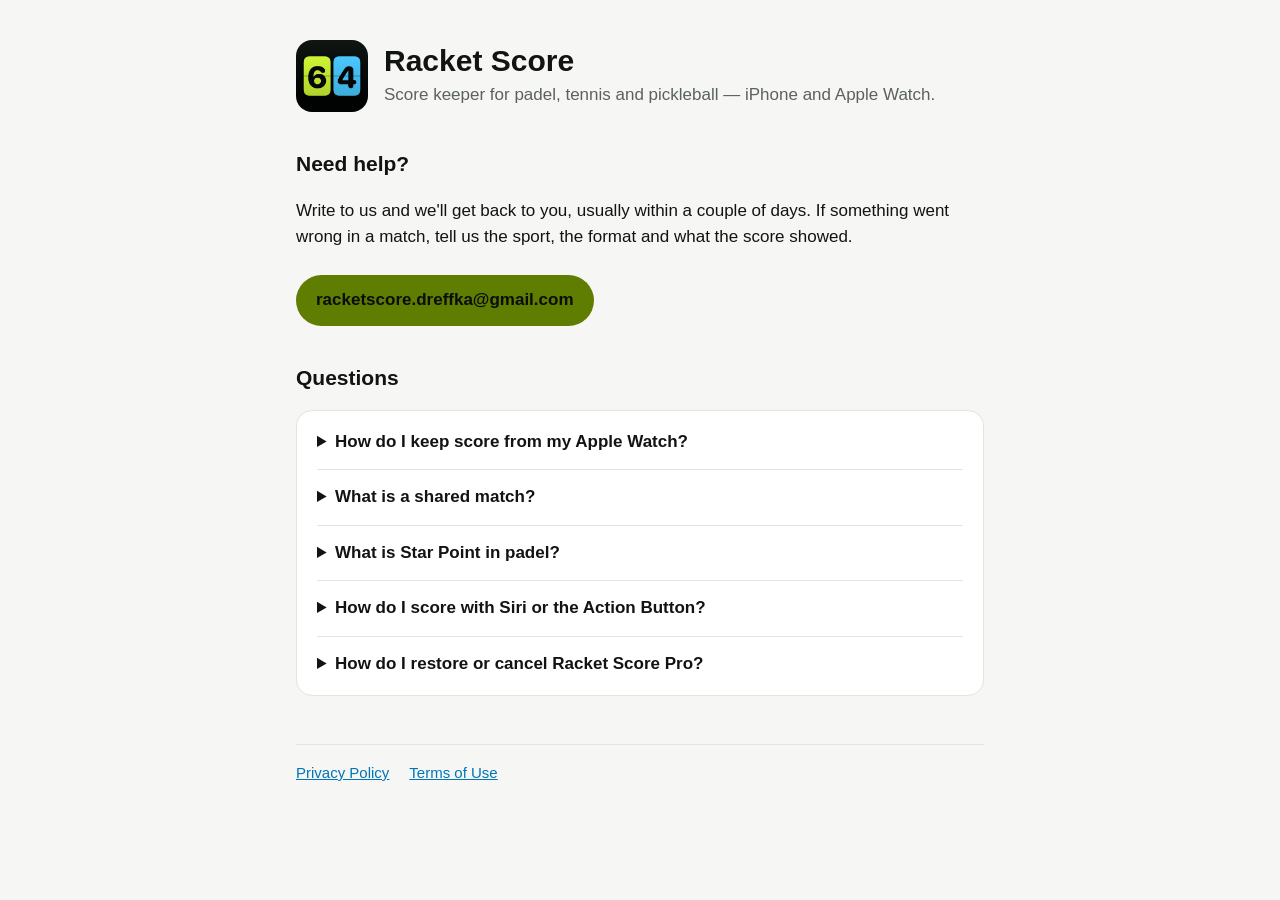
==== index.html @ 74bd675b "Support and privacy pages for Racket Score Co-Authored-By: Claude Opus 5.5 <noreply@anthropic.com>" ====
<!doctype html>
<html lang="en">
<head>
<meta charset="utf-8">
<meta name="viewport" content="width=device-width, initial-scale=1">
<title>Racket Score — Support</title>
<meta name="description" content="Support for Racket Score, the score keeper for padel, tennis and pickleball on iPhone and Apple Watch.">
<link rel="icon" href="icon.png">
<link rel="stylesheet" href="style.css">
</head>
<body>
<main>
  <header>
    <img src="icon.png" alt="Racket Score app icon">
    <div>
      <h1>Racket Score</h1>
      <p>Score keeper for padel, tennis and pickleball — iPhone and Apple Watch.</p>
    </div>
  </header>

  <h2>Need help?</h2>
  <p>Write to us and we'll get back to you, usually within a couple of days. If something went wrong in a match, tell us the sport, the format and what the score showed.</p>
  <a class="contact" href="mailto:racketscore.dreffka@gmail.com?subject=Racket%20Score">racketscore.dreffka@gmail.com</a>

  <h2>Questions</h2>
  <div class="card">
    <details>
      <summary>How do I keep score from my Apple Watch?</summary>
      <p>Open Racket Score on the watch. If a match is running on your iPhone, the watch shows it and every tap scores it on the phone. Otherwise pick the format from your iPhone or one of the standard formats to start a match on the watch.</p>
    </details>
    <details>
      <summary>What is a shared match?</summary>
      <p>A match that stays in sync on several phones over the internet. One player starts it (Racket Score Pro) and the others join with the 6-letter code or the shared link — joining is free. You can let anyone score, or pick one scorekeeper.</p>
    </details>
    <details>
      <summary>What is Star Point in padel?</summary>
      <p>The deciding-point rule introduced by FIP: at the third deuce of a game the next point wins it. Racket Score also supports classic advantage and golden point.</p>
    </details>
    <details>
      <summary>How do I score with Siri or the Action Button?</summary>
      <p>With Racket Score Pro, say “Point for team A in Racket Score”, or assign the “Point Team A” shortcut to the Action Button in Settings → Action Button → Shortcut.</p>
    </details>
    <details>
      <summary>How do I restore or cancel Racket Score Pro?</summary>
      <p>Restore: Settings (gear on the home screen) → Restore purchases. Cancel a subscription: iPhone Settings → your name → Subscriptions → Racket Score.</p>
    </details>
  </div>

  <nav>
    <a href="privacy.html">Privacy Policy</a>
    <a href="https://www.apple.com/legal/internet-services/itunes/dev/stdeula/">Terms of Use</a>
  </nav>
</main>
</body>
</html>
---- style.css ----
:root {
  --bg: #0b0d0c;
  --panel: #161a18;
  --text: #f2f4f1;
  --muted: #9ba39d;
  --lime: #ccf538;
  --cyan: #4dc7ff;
  --line: #262b28;
}
@media (prefers-color-scheme: light) {
  :root { --bg: #f6f7f4; --panel: #ffffff; --text: #111412; --muted: #5b625d; --lime: #5f7d00; --cyan: #0075b8; --line: #e1e4df; }
}
* { box-sizing: border-box; }
body {
  margin: 0; background: var(--bg); color: var(--text);
  font: 17px/1.55 -apple-system, BlinkMacSystemFont, "SF Pro Text", "Segoe UI", Roboto, sans-serif;
}
main { max-width: 720px; margin: 0 auto; padding: 40px 16px 64px; }
header { display: flex; align-items: center; gap: 16px; margin-bottom: 32px; }
header img { width: 72px; height: 72px; border-radius: 16px; }
header h1 { margin: 0; font-size: 30px; line-height: 1.15; }
header p { margin: 4px 0 0; color: var(--muted); }
h2 { margin: 36px 0 8px; font-size: 21px; }
p, li { color: var(--text); }
.muted { color: var(--muted); }
a { color: var(--cyan); }
.card { background: var(--panel); border: 1px solid var(--line); border-radius: 16px; padding: 4px 20px; margin: 16px 0; }
.card details { border-bottom: 1px solid var(--line); padding: 14px 0; }
.card details:last-child { border-bottom: 0; }
summary { cursor: pointer; font-weight: 600; }
.contact { display: inline-block; margin-top: 8px; padding: 12px 20px; border-radius: 999px; background: var(--lime); color: #0b0d0c; font-weight: 600; text-decoration: none; }
nav { margin-top: 48px; padding-top: 16px; border-top: 1px solid var(--line); display: flex; gap: 20px; font-size: 15px; }
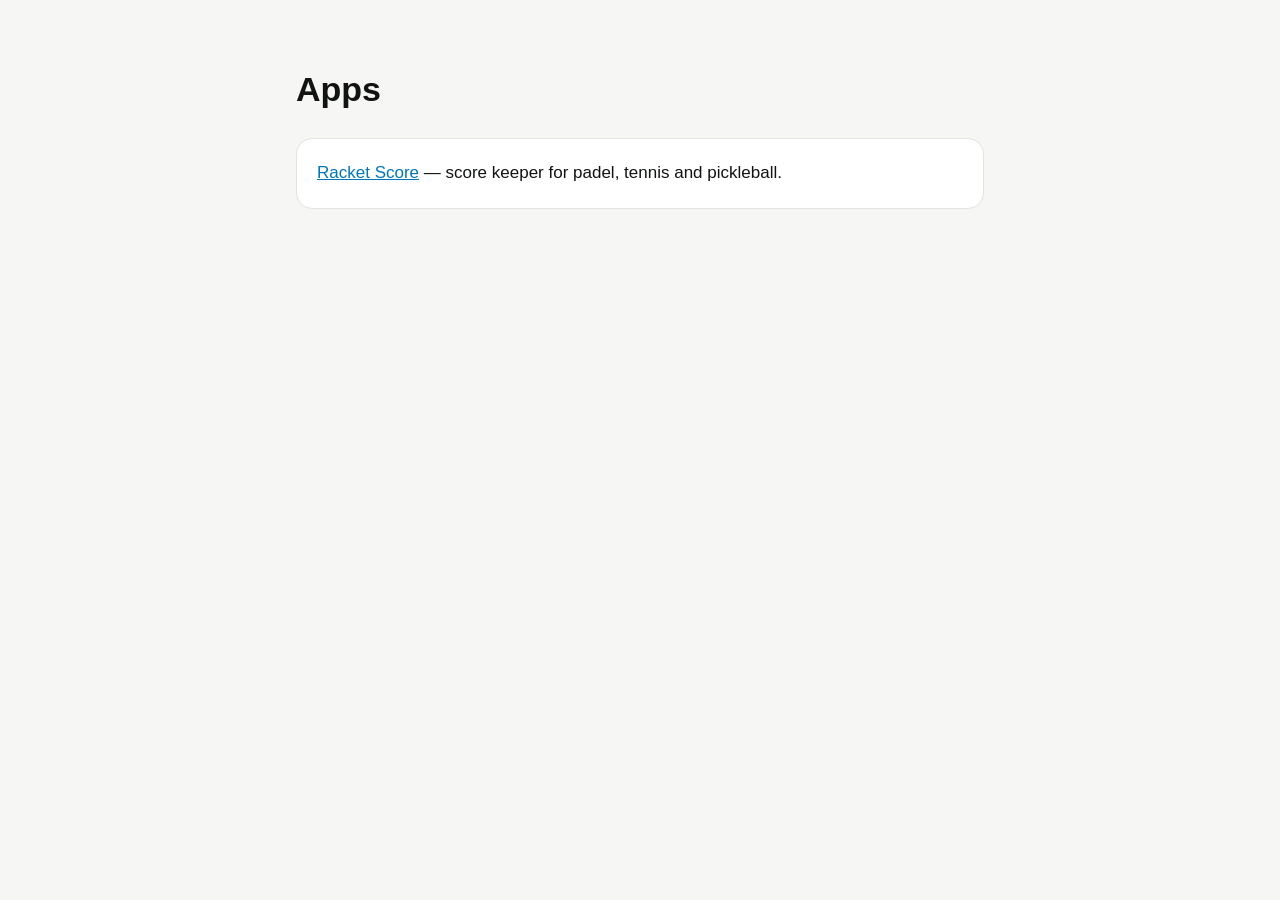
==== commit 4949a8ea: "Move Racket Score pages under /racketscore and add an apps index Co-Authored-By: Claude Opus 5.5 <no" ====
--- a/index.html
+++ b/index.html
@@ -3,53 +3,15 @@
 <head>
 <meta charset="utf-8">
 <meta name="viewport" content="width=device-width, initial-scale=1">
-<title>Racket Score — Support</title>
-<meta name="description" content="Support for Racket Score, the score keeper for padel, tennis and pickleball on iPhone and Apple Watch.">
-<link rel="icon" href="icon.png">
-<link rel="stylesheet" href="style.css">
+<title>Dreffka Apps</title>
+<link rel="stylesheet" href="racketscore/style.css">
 </head>
 <body>
 <main>
-  <header>
-    <img src="icon.png" alt="Racket Score app icon">
-    <div>
-      <h1>Racket Score</h1>
-      <p>Score keeper for padel, tennis and pickleball — iPhone and Apple Watch.</p>
-    </div>
-  </header>
-
-  <h2>Need help?</h2>
-  <p>Write to us and we'll get back to you, usually within a couple of days. If something went wrong in a match, tell us the sport, the format and what the score showed.</p>
-  <a class="contact" href="mailto:racketscore.dreffka@gmail.com?subject=Racket%20Score">racketscore.dreffka@gmail.com</a>
-
-  <h2>Questions</h2>
+  <h1>Apps</h1>
   <div class="card">
-    <details>
-      <summary>How do I keep score from my Apple Watch?</summary>
-      <p>Open Racket Score on the watch. If a match is running on your iPhone, the watch shows it and every tap scores it on the phone. Otherwise pick the format from your iPhone or one of the standard formats to start a match on the watch.</p>
-    </details>
-    <details>
-      <summary>What is a shared match?</summary>
-      <p>A match that stays in sync on several phones over the internet. One player starts it (Racket Score Pro) and the others join with the 6-letter code or the shared link — joining is free. You can let anyone score, or pick one scorekeeper.</p>
-    </details>
-    <details>
-      <summary>What is Star Point in padel?</summary>
-      <p>The deciding-point rule introduced by FIP: at the third deuce of a game the next point wins it. Racket Score also supports classic advantage and golden point.</p>
-    </details>
-    <details>
-      <summary>How do I score with Siri or the Action Button?</summary>
-      <p>With Racket Score Pro, say “Point for team A in Racket Score”, or assign the “Point Team A” shortcut to the Action Button in Settings → Action Button → Shortcut.</p>
-    </details>
-    <details>
-      <summary>How do I restore or cancel Racket Score Pro?</summary>
-      <p>Restore: Settings (gear on the home screen) → Restore purchases. Cancel a subscription: iPhone Settings → your name → Subscriptions → Racket Score.</p>
-    </details>
+    <p><a href="racketscore/">Racket Score</a> — score keeper for padel, tennis and pickleball.</p>
   </div>
-
-  <nav>
-    <a href="privacy.html">Privacy Policy</a>
-    <a href="https://www.apple.com/legal/internet-services/itunes/dev/stdeula/">Terms of Use</a>
-  </nav>
 </main>
 </body>
 </html>
--- a/racketscore/style.css
+++ b/racketscore/style.css
@@ -0,0 +1,32 @@
+:root {
+  --bg: #0b0d0c;
+  --panel: #161a18;
+  --text: #f2f4f1;
+  --muted: #9ba39d;
+  --lime: #ccf538;
+  --cyan: #4dc7ff;
+  --line: #262b28;
+}
+@media (prefers-color-scheme: light) {
+  :root { --bg: #f6f7f4; --panel: #ffffff; --text: #111412; --muted: #5b625d; --lime: #5f7d00; --cyan: #0075b8; --line: #e1e4df; }
+}
+* { box-sizing: border-box; }
+body {
+  margin: 0; background: var(--bg); color: var(--text);
+  font: 17px/1.55 -apple-system, BlinkMacSystemFont, "SF Pro Text", "Segoe UI", Roboto, sans-serif;
+}
+main { max-width: 720px; margin: 0 auto; padding: 40px 16px 64px; }
+header { display: flex; align-items: center; gap: 16px; margin-bottom: 32px; }
+header img { width: 72px; height: 72px; border-radius: 16px; }
+header h1 { margin: 0; font-size: 30px; line-height: 1.15; }
+header p { margin: 4px 0 0; color: var(--muted); }
+h2 { margin: 36px 0 8px; font-size: 21px; }
+p, li { color: var(--text); }
+.muted { color: var(--muted); }
+a { color: var(--cyan); }
+.card { background: var(--panel); border: 1px solid var(--line); border-radius: 16px; padding: 4px 20px; margin: 16px 0; }
+.card details { border-bottom: 1px solid var(--line); padding: 14px 0; }
+.card details:last-child { border-bottom: 0; }
+summary { cursor: pointer; font-weight: 600; }
+.contact { display: inline-block; margin-top: 8px; padding: 12px 20px; border-radius: 999px; background: var(--lime); color: #0b0d0c; font-weight: 600; text-decoration: none; }
+nav { margin-top: 48px; padding-top: 16px; border-top: 1px solid var(--line); display: flex; gap: 20px; font-size: 15px; }
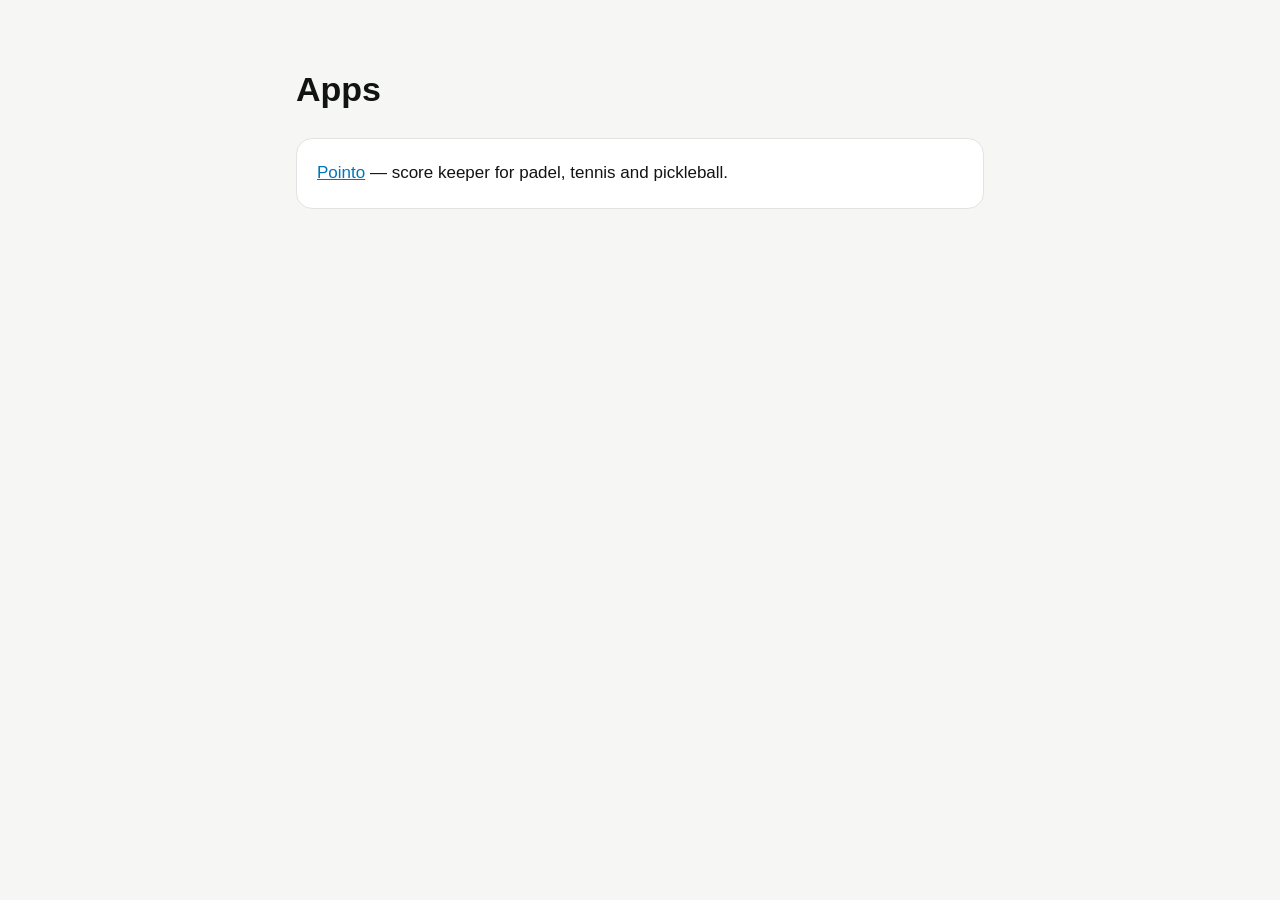
==== commit f4f30d4e: "Rename Racket Score to Pointo; move its pages to /pointo/ Co-Authored-By: Claude Opus 5.5 <noreply@a" ====
--- a/index.html
+++ b/index.html
@@ -4,13 +4,13 @@
 <meta charset="utf-8">
 <meta name="viewport" content="width=device-width, initial-scale=1">
 <title>Dreffka Apps</title>
-<link rel="stylesheet" href="racketscore/style.css">
+<link rel="stylesheet" href="pointo/style.css">
 </head>
 <body>
 <main>
   <h1>Apps</h1>
   <div class="card">
-    <p><a href="racketscore/">Racket Score</a> — score keeper for padel, tennis and pickleball.</p>
+    <p><a href="pointo/">Pointo</a> — score keeper for padel, tennis and pickleball.</p>
   </div>
 </main>
 </body>
--- a/pointo/style.css
+++ b/pointo/style.css
@@ -0,0 +1,32 @@
+:root {
+  --bg: #0b0d0c;
+  --panel: #161a18;
+  --text: #f2f4f1;
+  --muted: #9ba39d;
+  --lime: #ccf538;
+  --cyan: #4dc7ff;
+  --line: #262b28;
+}
+@media (prefers-color-scheme: light) {
+  :root { --bg: #f6f7f4; --panel: #ffffff; --text: #111412; --muted: #5b625d; --lime: #5f7d00; --cyan: #0075b8; --line: #e1e4df; }
+}
+* { box-sizing: border-box; }
+body {
+  margin: 0; background: var(--bg); color: var(--text);
+  font: 17px/1.55 -apple-system, BlinkMacSystemFont, "SF Pro Text", "Segoe UI", Roboto, sans-serif;
+}
+main { max-width: 720px; margin: 0 auto; padding: 40px 16px 64px; }
+header { display: flex; align-items: center; gap: 16px; margin-bottom: 32px; }
+header img { width: 72px; height: 72px; border-radius: 16px; }
+header h1 { margin: 0; font-size: 30px; line-height: 1.15; }
+header p { margin: 4px 0 0; color: var(--muted); }
+h2 { margin: 36px 0 8px; font-size: 21px; }
+p, li { color: var(--text); }
+.muted { color: var(--muted); }
+a { color: var(--cyan); }
+.card { background: var(--panel); border: 1px solid var(--line); border-radius: 16px; padding: 4px 20px; margin: 16px 0; }
+.card details { border-bottom: 1px solid var(--line); padding: 14px 0; }
+.card details:last-child { border-bottom: 0; }
+summary { cursor: pointer; font-weight: 600; }
+.contact { display: inline-block; margin-top: 8px; padding: 12px 20px; border-radius: 999px; background: var(--lime); color: #0b0d0c; font-weight: 600; text-decoration: none; }
+nav { margin-top: 48px; padding-top: 16px; border-top: 1px solid var(--line); display: flex; gap: 20px; font-size: 15px; }
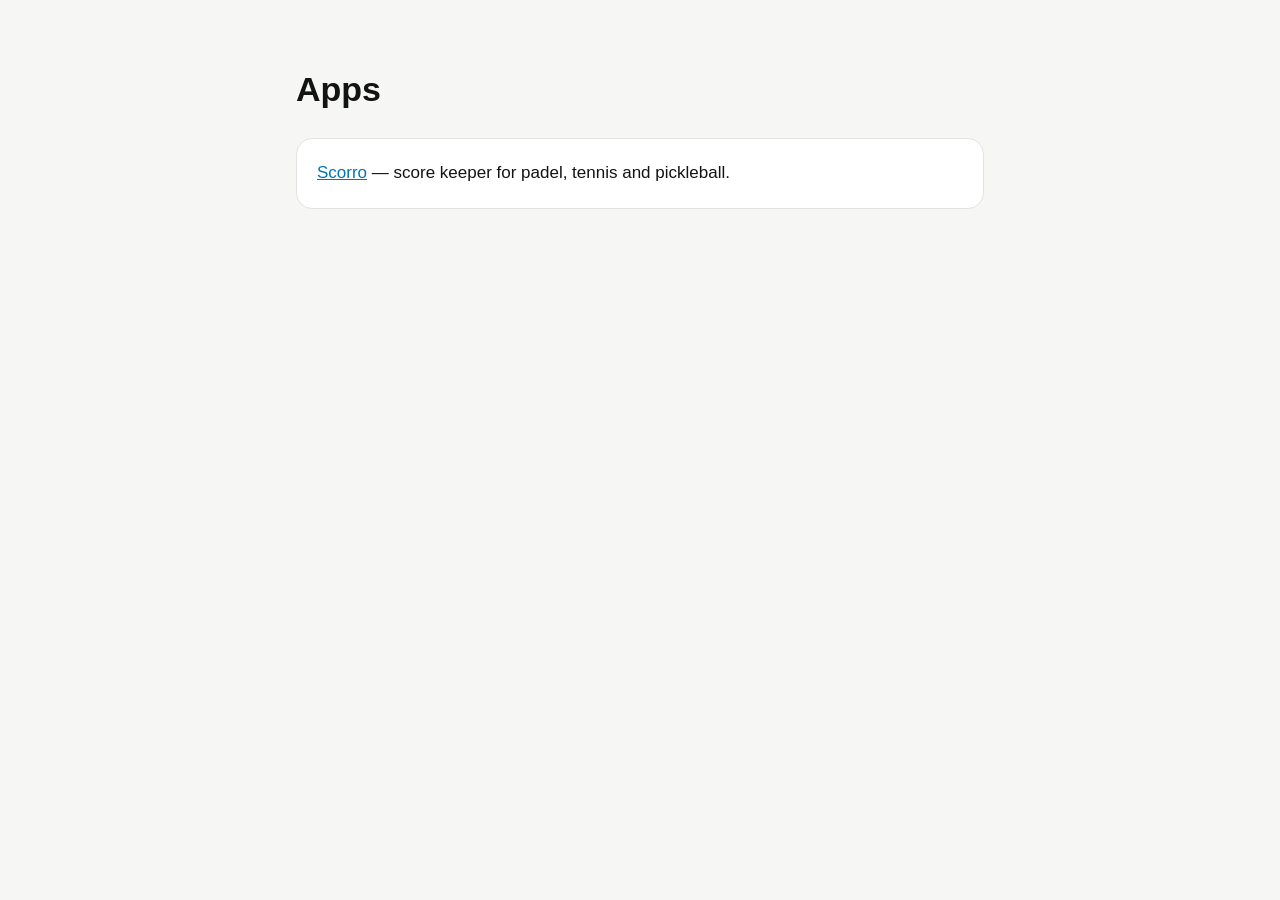
==== commit 8f391bf0: "Rename Pointo to Scorro; move its pages to /scorro/ Co-Authored-By: Claude Opus 5.5 <noreply@anthrop" ====
--- a/index.html
+++ b/index.html
@@ -4,13 +4,13 @@
 <meta charset="utf-8">
 <meta name="viewport" content="width=device-width, initial-scale=1">
 <title>Dreffka Apps</title>
-<link rel="stylesheet" href="pointo/style.css">
+<link rel="stylesheet" href="scorro/style.css">
 </head>
 <body>
 <main>
   <h1>Apps</h1>
   <div class="card">
-    <p><a href="pointo/">Pointo</a> — score keeper for padel, tennis and pickleball.</p>
+    <p><a href="scorro/">Scorro</a> — score keeper for padel, tennis and pickleball.</p>
   </div>
 </main>
 </body>
--- a/scorro/style.css
+++ b/scorro/style.css
@@ -0,0 +1,32 @@
+:root {
+  --bg: #0b0d0c;
+  --panel: #161a18;
+  --text: #f2f4f1;
+  --muted: #9ba39d;
+  --lime: #ccf538;
+  --cyan: #4dc7ff;
+  --line: #262b28;
+}
+@media (prefers-color-scheme: light) {
+  :root { --bg: #f6f7f4; --panel: #ffffff; --text: #111412; --muted: #5b625d; --lime: #5f7d00; --cyan: #0075b8; --line: #e1e4df; }
+}
+* { box-sizing: border-box; }
+body {
+  margin: 0; background: var(--bg); color: var(--text);
+  font: 17px/1.55 -apple-system, BlinkMacSystemFont, "SF Pro Text", "Segoe UI", Roboto, sans-serif;
+}
+main { max-width: 720px; margin: 0 auto; padding: 40px 16px 64px; }
+header { display: flex; align-items: center; gap: 16px; margin-bottom: 32px; }
+header img { width: 72px; height: 72px; border-radius: 16px; }
+header h1 { margin: 0; font-size: 30px; line-height: 1.15; }
+header p { margin: 4px 0 0; color: var(--muted); }
+h2 { margin: 36px 0 8px; font-size: 21px; }
+p, li { color: var(--text); }
+.muted { color: var(--muted); }
+a { color: var(--cyan); }
+.card { background: var(--panel); border: 1px solid var(--line); border-radius: 16px; padding: 4px 20px; margin: 16px 0; }
+.card details { border-bottom: 1px solid var(--line); padding: 14px 0; }
+.card details:last-child { border-bottom: 0; }
+summary { cursor: pointer; font-weight: 600; }
+.contact { display: inline-block; margin-top: 8px; padding: 12px 20px; border-radius: 999px; background: var(--lime); color: #0b0d0c; font-weight: 600; text-decoration: none; }
+nav { margin-top: 48px; padding-top: 16px; border-top: 1px solid var(--line); display: flex; gap: 20px; font-size: 15px; }
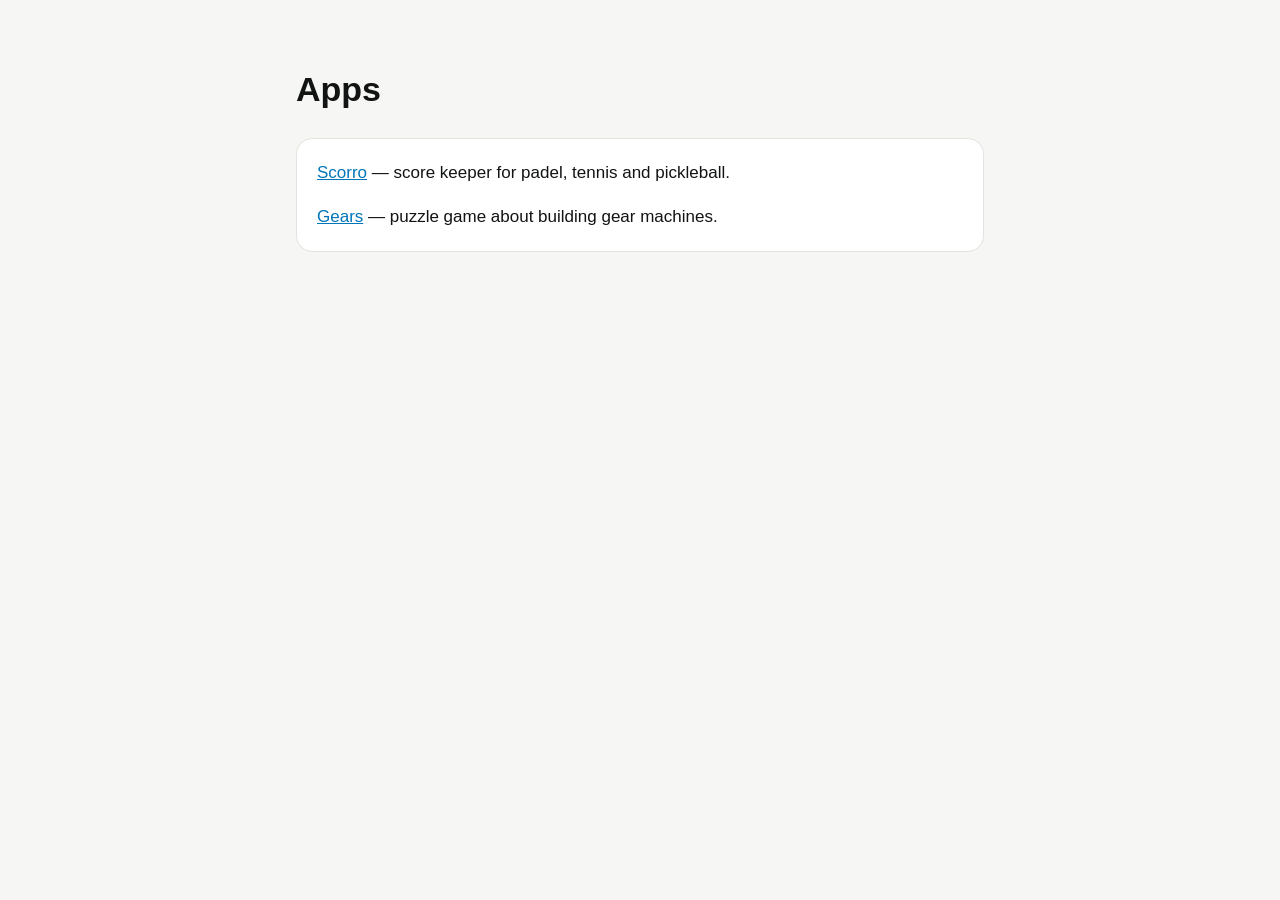
==== commit c6c02a0f: "Add Gears support and privacy pages" ====
--- a/index.html
+++ b/index.html
@@ -11,6 +11,7 @@
   <h1>Apps</h1>
   <div class="card">
     <p><a href="scorro/">Scorro</a> — score keeper for padel, tennis and pickleball.</p>
+    <p><a href="gears/">Gears</a> — puzzle game about building gear machines.</p>
   </div>
 </main>
 </body>
